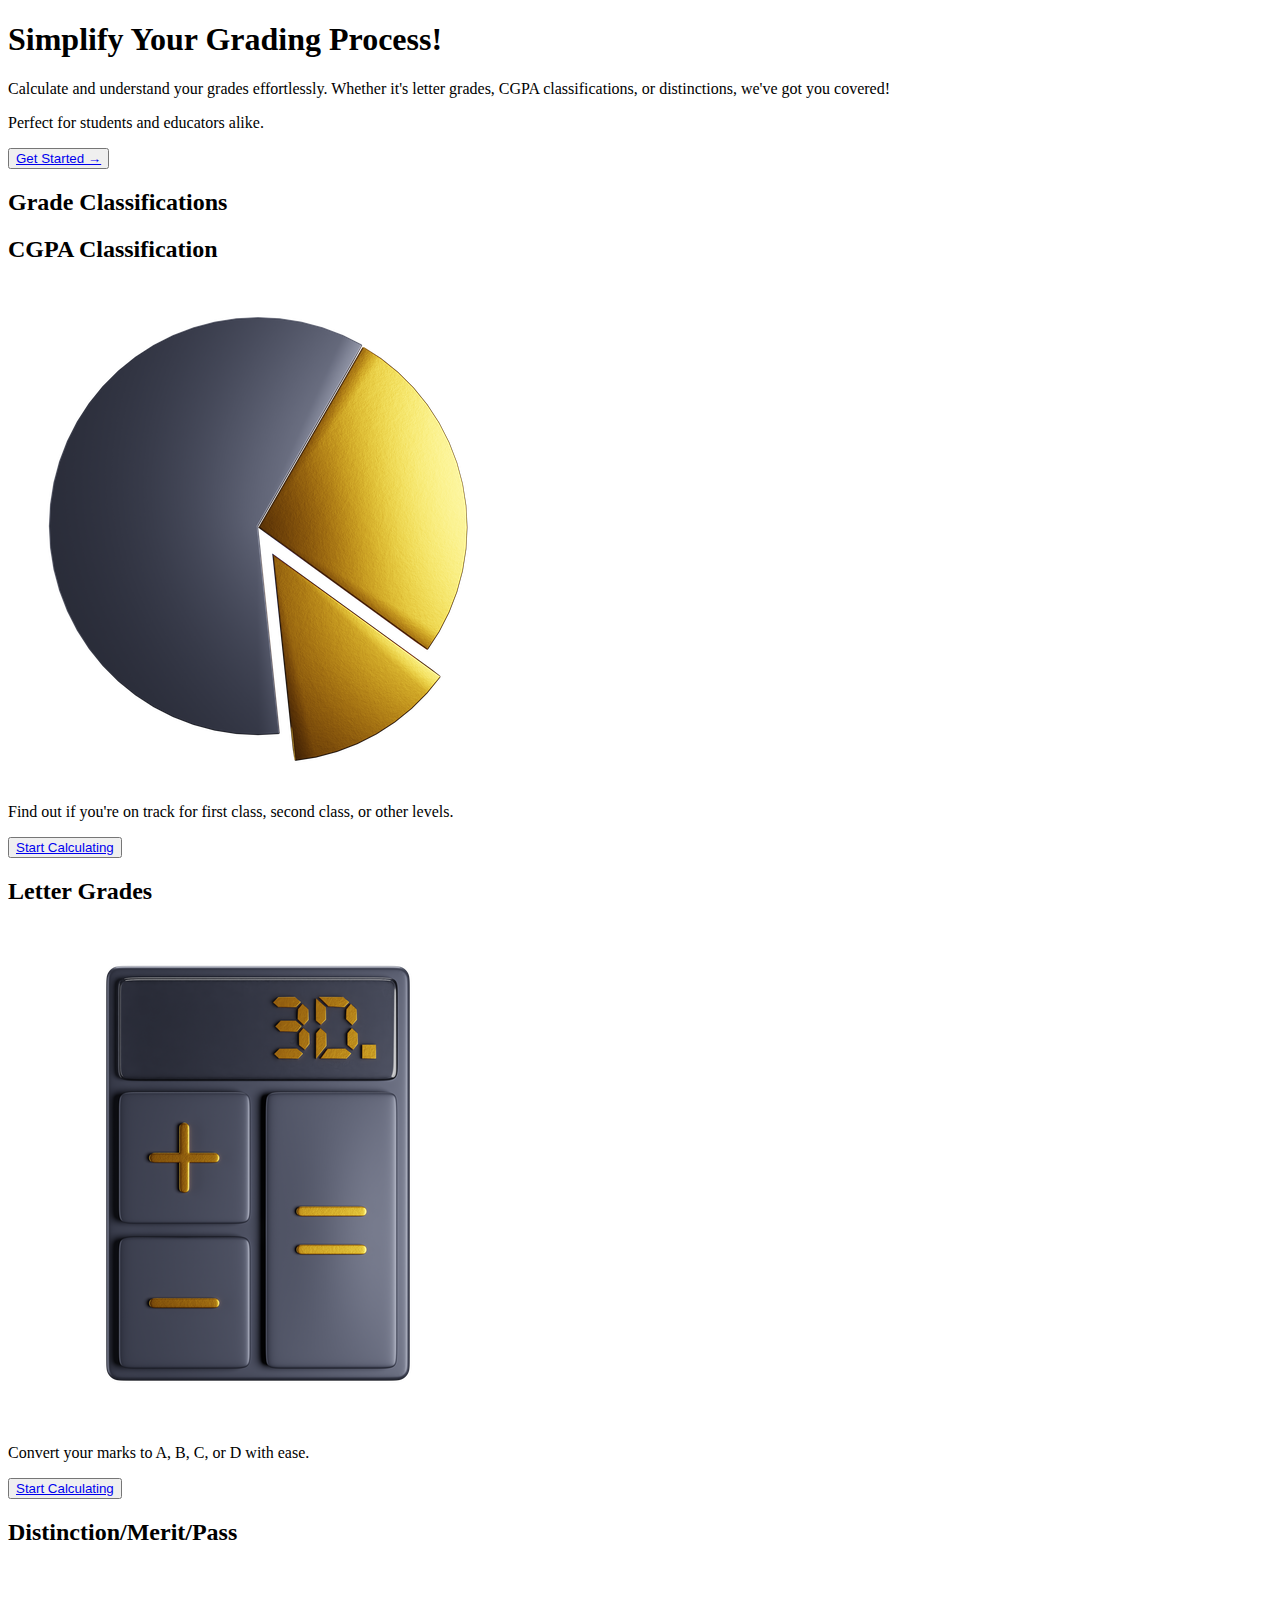
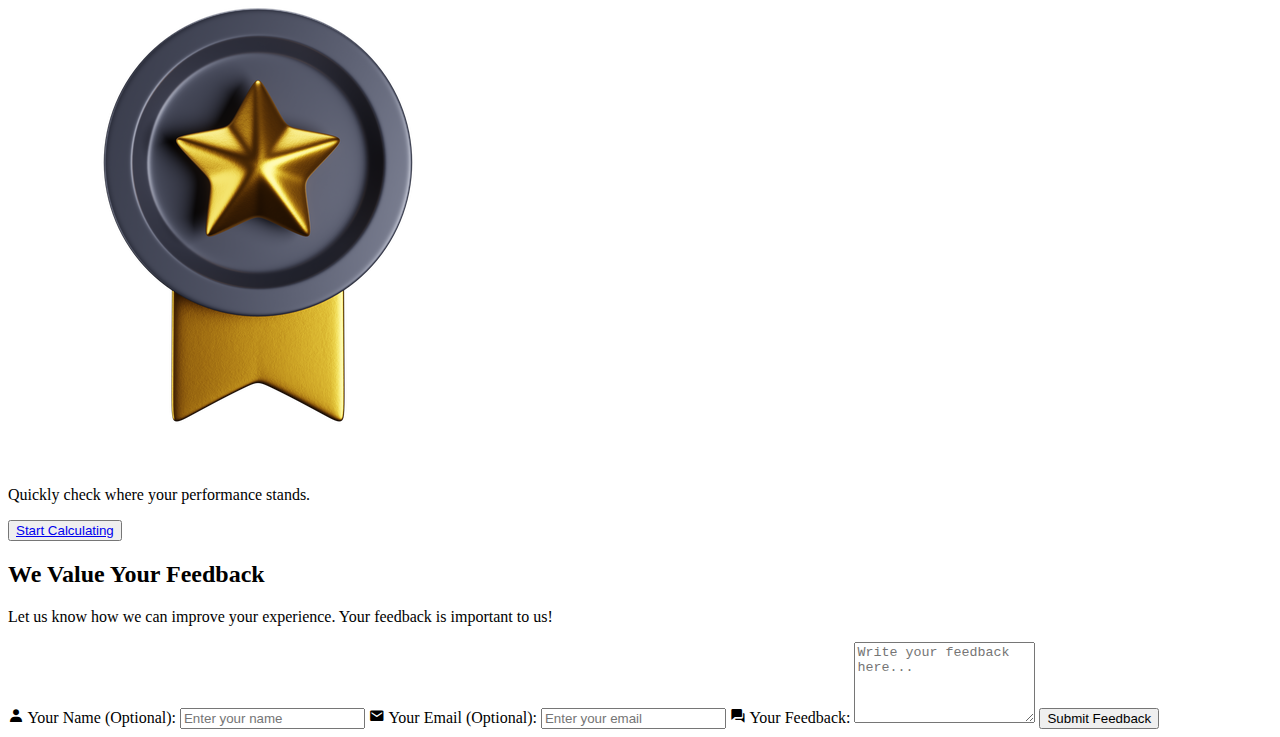
==== index.html @ 52db2f13 "-a" ====
<!DOCTYPE html>
<html lang="en">
<head>
    <meta charset="UTF-8">
    <meta name="viewport" content="width=device-width, initial-scale=1.0">
    <title>Grading System</title>
    <link rel="stylesheet" href="style.css">
    <link href='https://unpkg.com/boxicons@2.1.4/css/boxicons.min.css' rel='stylesheet'>
</head>
<body>
    


    <!-- Hero section -->
    <div class="hero" id="hero">
        <div>
            <h1 class="hero-header">Simplify Your Grading Process!</h1>
            <div class="hero-subtext">
                <p>Calculate and understand your grades effortlessly. Whether it's letter grades, CGPA classifications, or distinctions, we've got you covered!</p>
                <p>Perfect for students and educators alike.</p>
            </div>
            <button class="cta">
                <a href="#grade-section">Get Started &#8594;</a>
            </button>
        </div>
    </div>

    <!-- flex-section -->
    <div class="grade-section" id="grade-section">
        <h2 class="grade-header">Grade Classifications</h2>
        <div class="cards">
            <div class="card card1">
                <h2 class="card-header">CGPA Classification</h2>
                <img src="assets/3dicons-chart-front-premium.png" class="card-img" alt="CGPA Classification">
                <p>Find out if you're on track for first class, second class, or other levels.</p>
                <button class="card-btn">
                    <a href="cgpa.html" target="_blank">Start Calculating</a>
                </button>
            </div>
        
            <div class="card card2">
                <h2 class="card-header">Letter Grades</h2>
                <img src="assets/3dicons-calculator-front-premium.png" class="card-img" alt="Letter Grades">
                <p>Convert your marks to A, B, C, or D with ease.</p>
                <button class="card-btn">
                    <a href="letter.html" target="_blank" >Start Calculating</a>
                </button>
            </div>
        
            <div class="card card3">
                <h2 class="card-header">Distinction/Merit/Pass</h2>
                <img src="assets/3dicons-medal-front-premium.png" class="card-img" alt="Distinction Merit Pass">
                <p>Quickly check where your performance stands.</p>
                <button class="card-btn">
                    <a href="cgpa.html" target="_blank">Start Calculating</a>
                </button>
            </div>
        </div>
    </div>
    
    <!-- feedback -->
    <section id="feedback" class="feedback-section">
        <h2 class="section-header">We Value Your Feedback</h2>
        <p class="section-description">Let us know how we can improve your experience. Your feedback is important to us!</p>
        
        <form class="feedback-form" action="submit-feedback.php" method="POST">
            <label for="name"><i class='bx bxs-user'></i> Your Name (Optional):   
            </label>
            <input type="text" id="name" name="name" placeholder="Enter your name">
            
            <label for="email"><i class='bx bxs-envelope'></i> Your Email (Optional):</label>
            <input type="email" id="email" name="email" placeholder="Enter your email">
            
            <label for="message"><i class='bx bxs-conversation'></i> Your Feedback:</label>
            <textarea id="message" name="message" placeholder="Write your feedback here..." rows="5" required></textarea>
            
            <button type="submit" class="submit-button">Submit Feedback</button>
        </form>
    </section>
    
</body>
</html>
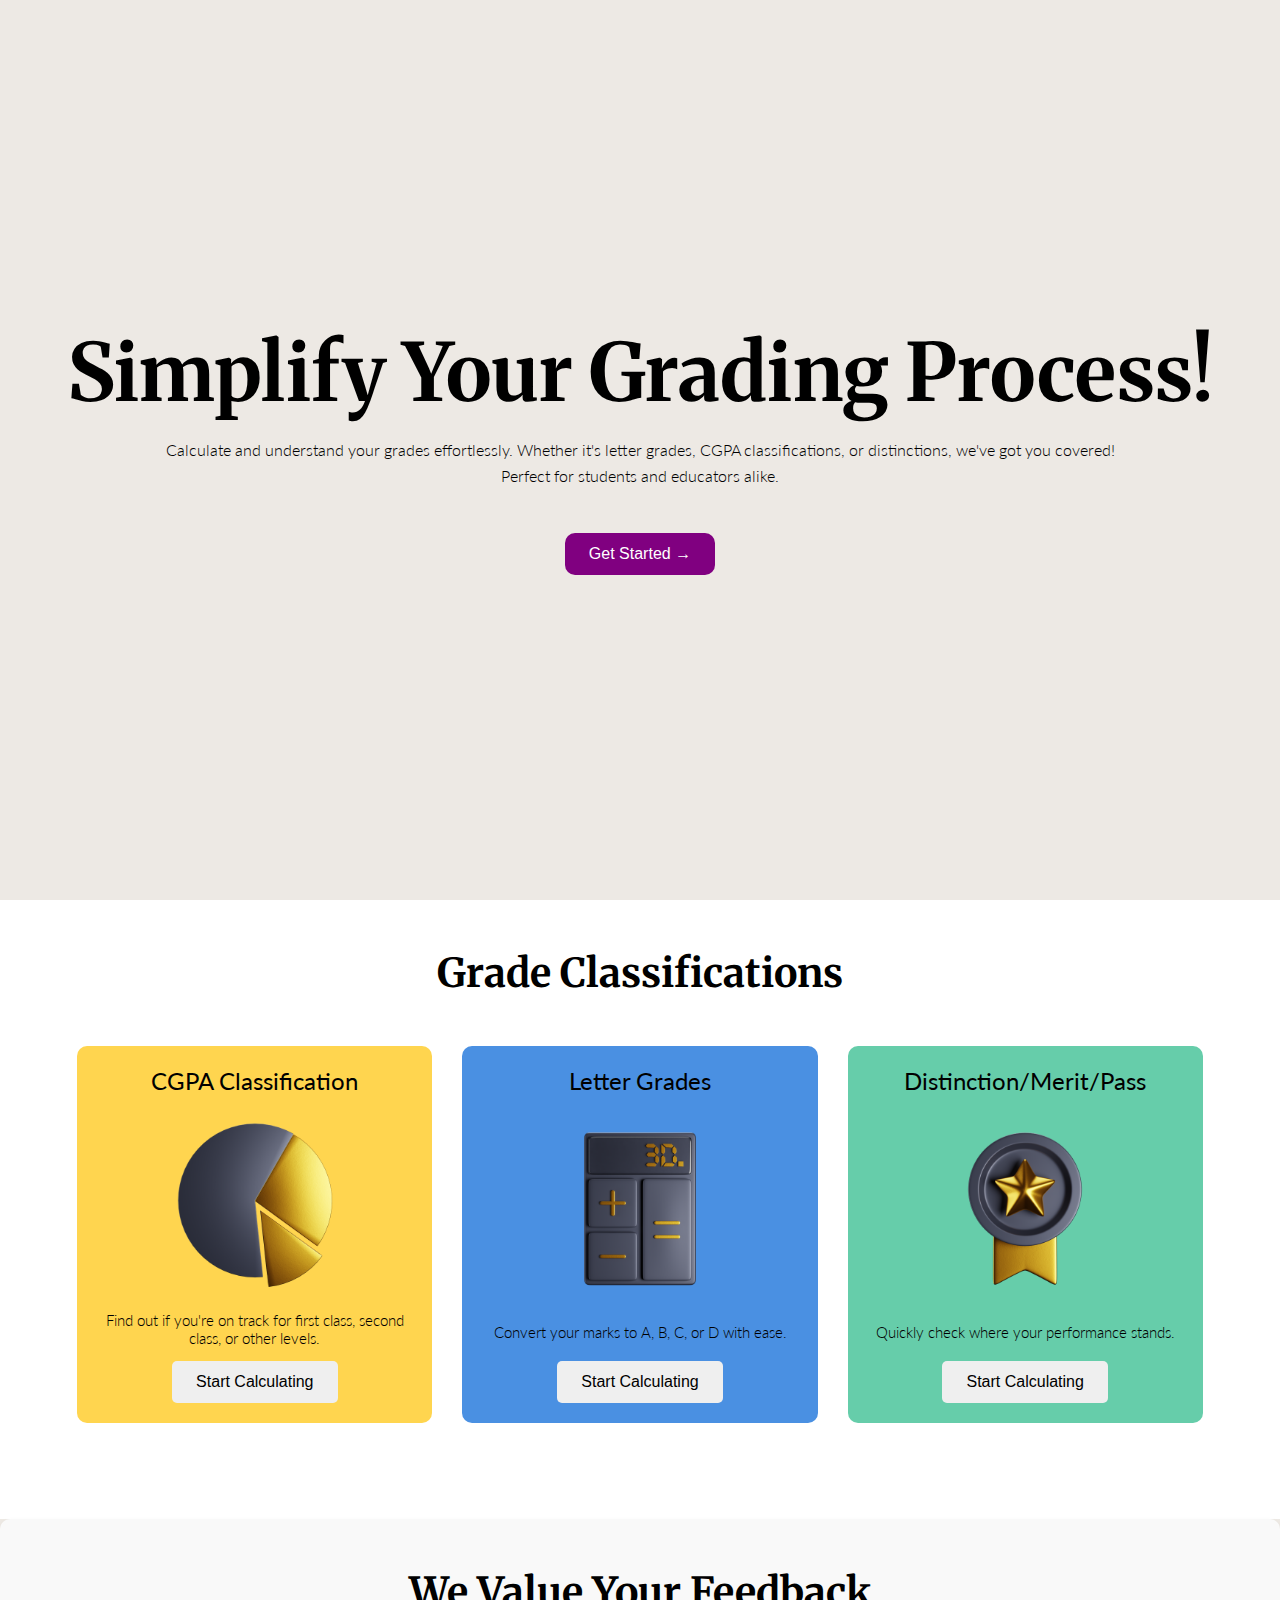
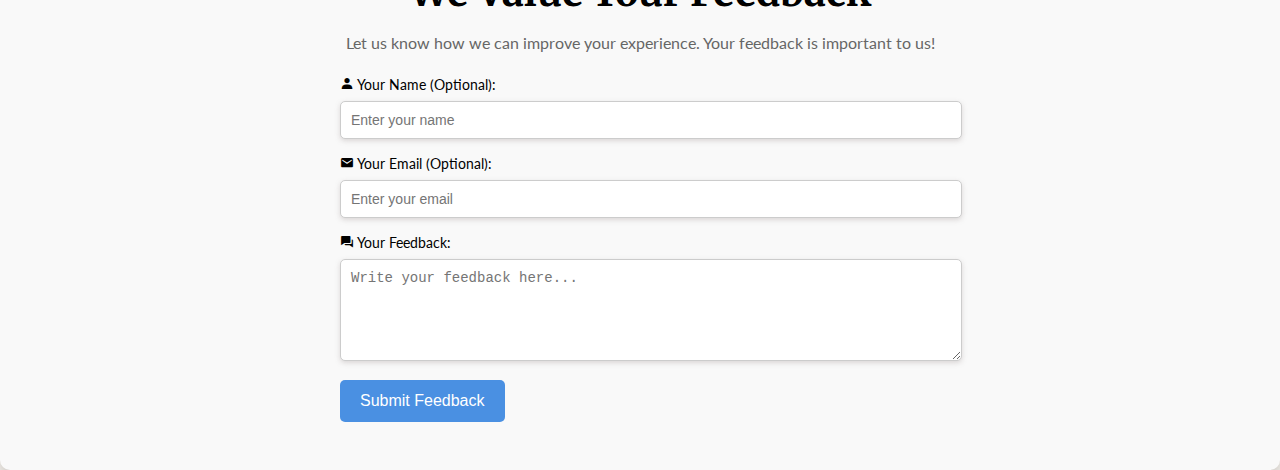
==== commit ae8351cd: "updates" ====
--- a/index.html
+++ b/index.html
@@ -58,7 +58,7 @@
         </div>
     </div>
     
-    <!-- feedback -->
+    <!-- feedback form-->
     <section id="feedback" class="feedback-section">
         <h2 class="section-header">We Value Your Feedback</h2>
         <p class="section-description">Let us know how we can improve your experience. Your feedback is important to us!</p>
--- a/style.css
+++ b/style.css
@@ -0,0 +1,299 @@
+@import url('https://fonts.googleapis.com/css2?family=Lato:ital,wght@0,100;0,300;0,400;0,700;0,900;1,100;1,300;1,400;1,700;1,900&family=Merriweather:ital,wght@0,300;0,400;0,700;0,900;1,300;1,400;1,700;1,900&display=swap');
+
+* {
+    padding: 0;
+    margin: 0;
+}
+
+body {
+    background-color: rgb(237, 233, 228);
+}
+
+
+
+.hero {
+    padding: 0px 16px;
+    display: flex;
+    justify-content: center;
+    align-items: center;
+    height: 100vh;
+    text-align: center;
+}
+
+/* hero-content styling */
+.hero-header {
+    font-family: "Merriweather", serif;
+    line-height: 1.2;
+    font-weight: 700;
+    font-size: 5rem;
+}
+
+.hero-subtext {
+    font-family: "Lato", sans-serif;
+    font-weight: 300;
+    font-style: normal;
+    padding: 16px 64px;
+}
+
+.hero-subtext p {
+    line-height: 1.6;
+}
+
+/* hero-btn styling */
+.cta {
+    border: none;
+    background-color: purple;
+    padding: 12px 24px;
+    border-radius: 10px;
+    margin-top: 28px;
+    font-size: 1rem;
+    cursor: pointer;
+    transition: transform 0.3s ease, box-shadow 0.3s ease;
+}
+.cta a {
+    color: white;
+    text-decoration: none;
+}
+
+.cta:hover {
+    transform: translateY(-5px);
+    box-shadow: 0px 5px 10px rgba(0, 0, 0, 0.2);
+}
+
+
+/* Grade clasification */
+.grade-section {
+    background-color: white;
+    padding: 48px 16px;
+}
+
+.grade-header {
+    text-align: center;
+    font-family: "Merriweather", serif;
+    font-size: 2.5rem;
+    font-weight: bold;
+}
+
+/* Cards Container */
+.cards {
+    display: flex;
+    justify-content: center;
+    gap: 30px;
+    padding: 48px 32px;
+    font-family: 'Lato', sans-serif;
+    flex-wrap: wrap;  /* Allows wrapping of cards on smaller screens */
+}
+
+/* Individual Card Styling */
+.card1 {
+    background-color: #FFD54F;
+}
+
+.card2 {
+    background-color: #4A90E2;
+}
+
+.card3 {
+    background-color: #66CDAA;
+}
+
+.card {
+    border-radius: 10px;
+    width: 30%;
+    padding: 20px 24px;
+    text-align: center;
+    transition: transform 0.3s ease, box-shadow 0.3s ease;
+    cursor: pointer;
+    box-sizing: border-box;
+    display: flex;
+    flex-direction: column;
+    justify-content: space-between;
+    word-wrap: break-word;
+}
+
+.card h2 {
+    font-weight: 400;
+}
+
+.card p {
+    font-size: 15px;
+    font-weight: 300;
+}
+
+.card:hover {
+    transform: translateY(-5px);
+    box-shadow: 0px 5px 10px rgba(0, 0, 0, 0.2);
+    .card-img {
+        transform: perspective(500px) rotateX(20deg) rotateY(20deg);
+    }
+}
+
+.card:active {
+    transform: translateY(0);
+}
+
+.card:focus {
+    outline: 2px solid #4A90E2;
+}
+
+/* Card Image Styling */
+.card-img {
+    width: 60%;
+    height: auto;
+    object-fit: cover;
+    margin: 16px 0;
+    align-self: center;
+}
+
+/* Card Button Styling */
+.card-btn {
+    border: none;
+    padding: 12px 24px;
+    border-radius: 5px;
+    margin-top: 14px;
+    font-size: 1rem;
+    cursor: pointer;
+    align-self: center;
+}
+
+.card-btn a{
+    text-decoration: none;
+    color: black;
+}
+
+.card-btn:hover {
+    transform: translateX(-5px);
+}
+
+
+/* Feedback */
+.feedback-section {
+    background-color: #f9f9f9;
+    padding: 48px;
+    text-align: center;
+    border-radius: 10px;
+    box-shadow: 0 4px 6px rgba(0, 0, 0, 0.1);
+}
+
+.section-header {
+    font-size: 2.5rem;
+    margin-bottom: 16px;
+    font-family: "Merriweather", serif;
+}
+
+.section-description {
+    font-size: 16px;
+    margin-bottom: 24px;
+    color: #666;
+    font-family: "Lato", sans-serif;
+}
+
+.feedback-form {
+    max-width: 600px;
+    margin: 0 auto;
+    text-align: left;
+    font-family: "Lato", sans-serif;
+}
+
+.feedback-form label {
+    display: block;
+    font-size: 14px;
+    margin-bottom: 8px;
+}
+
+.feedback-form input,
+.feedback-form textarea {
+    width: 100%;
+    padding: 10px;
+    margin-bottom: 16px;
+    border: 1px solid #ccc;
+    box-shadow: 0px 2px 5px rgba(210, 205, 205, 0.808);
+    border-radius: 5px;
+    font-size: 14px;
+    color: #333;
+}
+
+.feedback-form input:focus,
+.feedback-form textarea:focus {
+    border-color: #4A90E2;
+    outline: none;
+}
+
+.submit-button {
+    background-color: #4A90E2;
+    color: #fff;
+    padding: 12px 20px;
+    border: none;
+    border-radius: 5px;
+    font-size: 16px;
+    cursor: pointer;
+    transition: background-color 0.3s ease;
+}
+
+.submit-button:hover {
+    background-color: #357ABD;
+}
+
+
+
+/* For tablets */
+@media (max-width: 768px){
+    .hero-header {
+        font-size: 3rem;
+    }
+
+    .hero-subtext p{
+        line-height: 1.5;
+    }
+
+    .cta{
+        margin-top: 20px;
+    }
+
+
+    .cards {
+        flex-direction: row;
+        justify-content: center;
+        gap: 10px;
+    }
+
+    .card {
+        width: 32%;
+        word-wrap: break-word;
+    }
+}
+
+
+
+/* For phones */
+@media (max-width: 480px){
+    .hero-header {
+        line-height: 1.2;
+        font-weight: 600;
+        font-size: 2rem;
+    }
+
+    .hero-subtext {
+        display: none;
+    }
+
+
+    .grade-header {
+        font-size: 1.8rem;
+    }
+
+    .cards {
+        flex-direction: column;
+        justify-content: center;
+        gap: 30px;
+    }
+
+    .card {
+        width: 100%;
+        word-wrap: break-word;
+    }
+
+    .card-header {
+        font-size: 1.2rem;
+    } 
+}